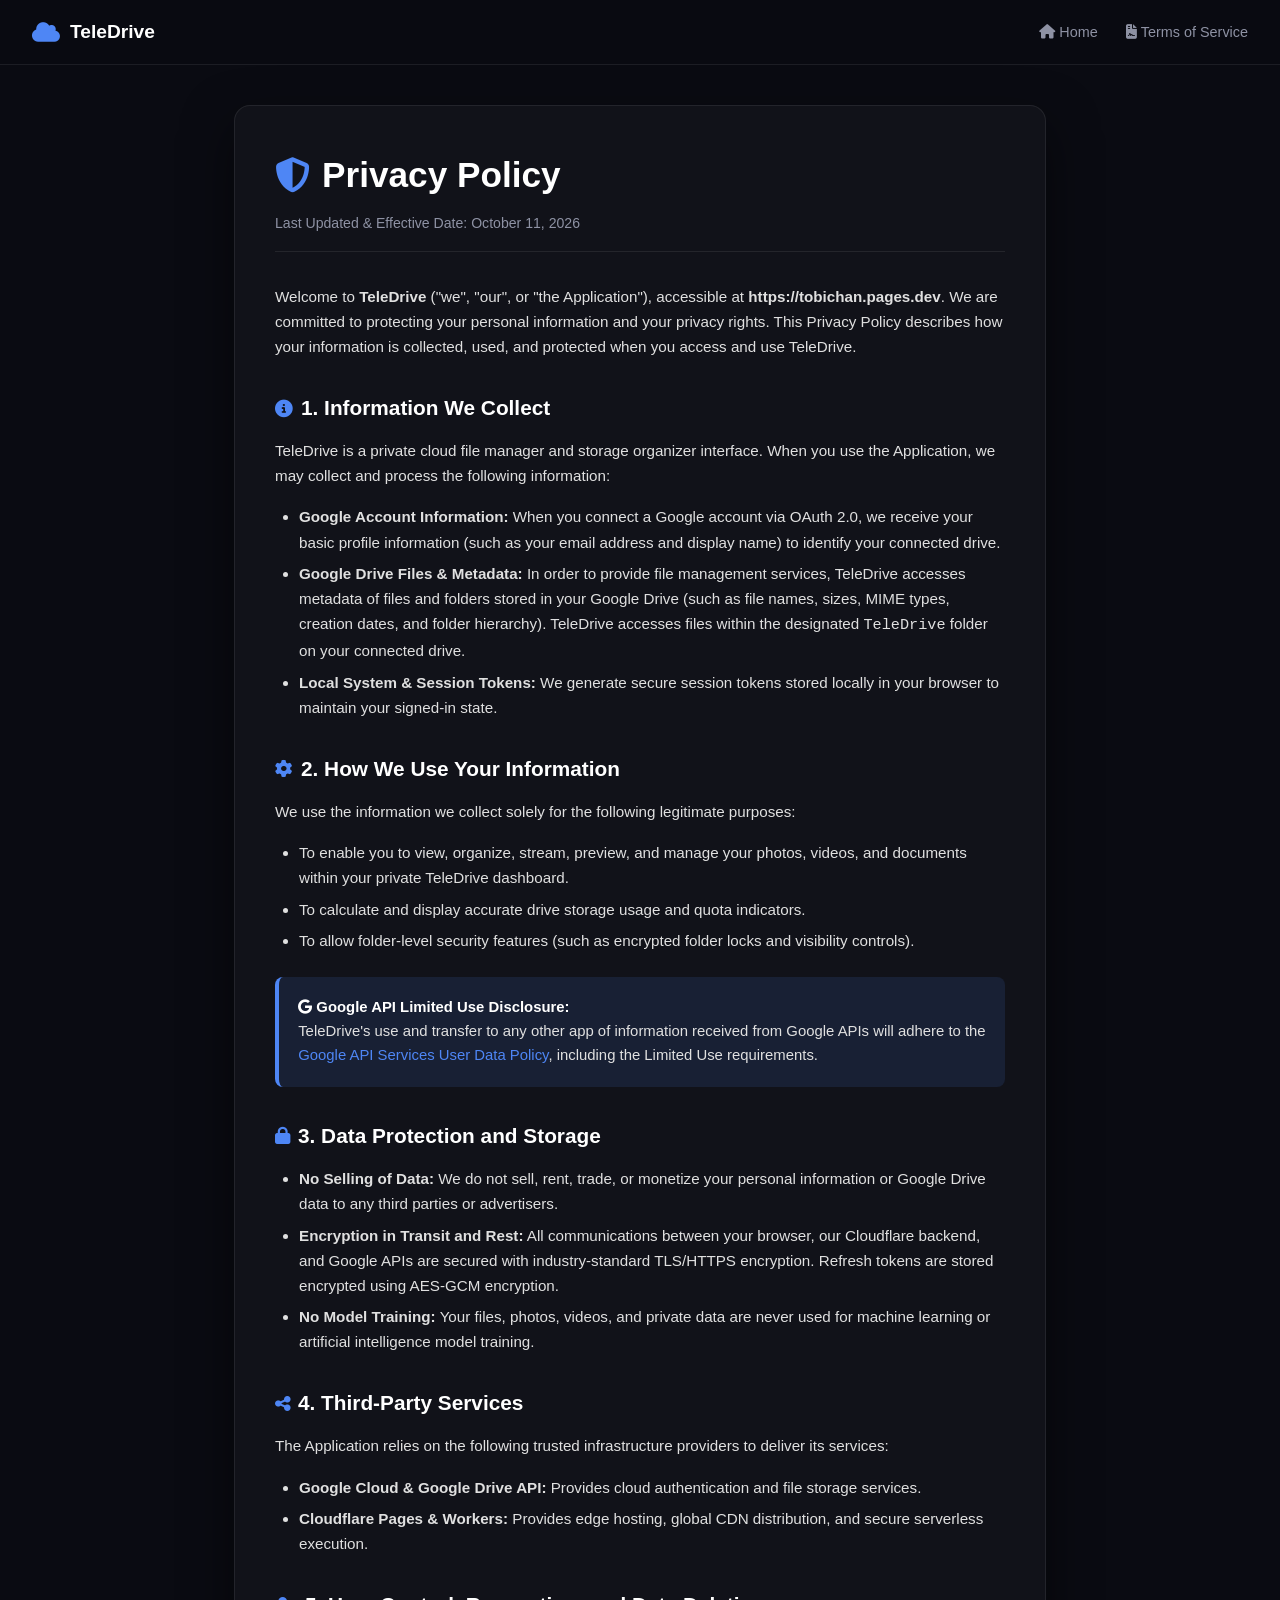
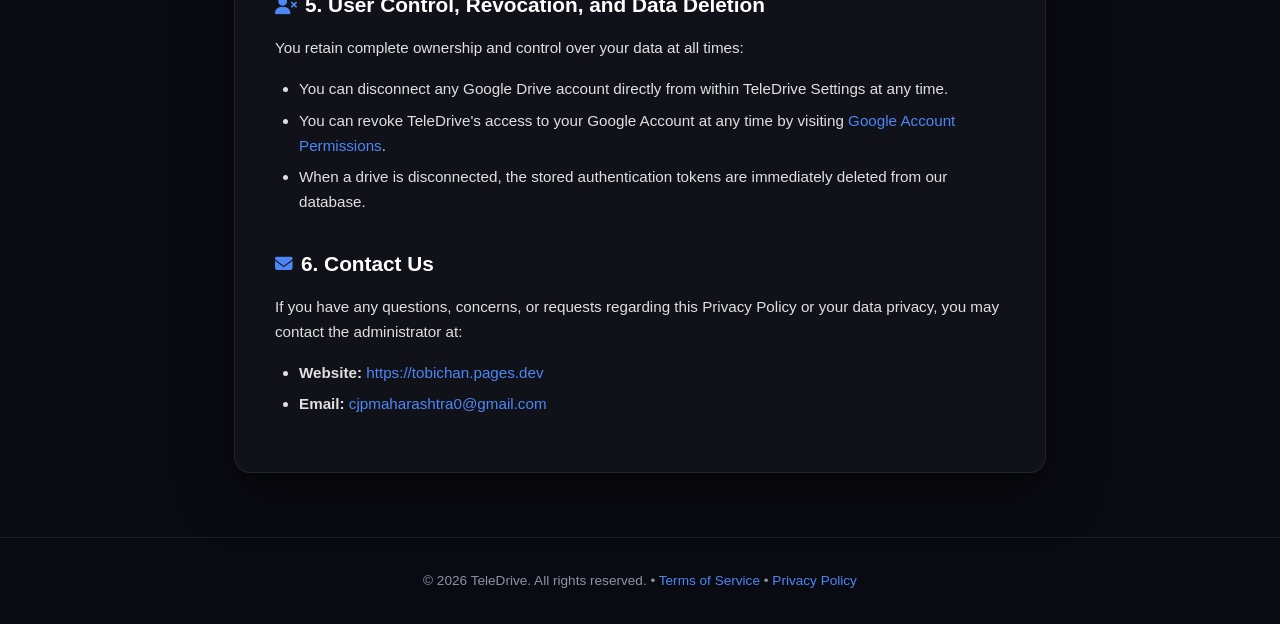
==== privacy/index.html @ 3f7a1ce8 "Add Privacy Policy & Terms of Service pages and fix Cloudflare subrequest limit in drive sync" ====
<!DOCTYPE html>
<html lang="en">
<head>
  <meta charset="UTF-8">
  <meta name="viewport" content="width=device-width, initial-scale=1.0">
  <title>Privacy Policy - TeleDrive</title>
  <link rel="icon" type="image/svg+xml" href="/favicon.svg?v=obito">
  <link rel="stylesheet" href="https://cdnjs.cloudflare.com/ajax/libs/font-awesome/6.5.0/css/all.min.css">
  <style>
    :root {
      --bg: #0a0b12;
      --card-bg: rgba(255, 255, 255, 0.03);
      --border: rgba(255, 255, 255, 0.08);
      --primary: #4e86f5;
      --text: #e0e0e0;
      --text-muted: #8e92a4;
      --accent-callout: rgba(78, 134, 245, 0.12);
    }
    * { box-sizing: border-box; margin: 0; padding: 0; }
    body {
      background: var(--bg);
      color: var(--text);
      font-family: -apple-system, BlinkMacSystemFont, "Segoe UI", Roboto, Helvetica, Arial, sans-serif;
      line-height: 1.65;
      padding: 0;
      min-height: 100vh;
    }
    header {
      background: rgba(10, 11, 18, 0.85);
      backdrop-filter: blur(12px);
      border-bottom: 1px solid var(--border);
      padding: 1rem 2rem;
      position: sticky;
      top: 0;
      z-index: 100;
      display: flex;
      justify-content: space-between;
      align-items: center;
    }
    .logo {
      display: flex;
      align-items: center;
      gap: 10px;
      color: #fff;
      text-decoration: none;
      font-weight: 700;
      font-size: 1.2rem;
    }
    .logo i { color: var(--primary); font-size: 1.4rem; }
    .nav-links a {
      color: var(--text-muted);
      text-decoration: none;
      margin-left: 1.5rem;
      font-size: 0.9rem;
      transition: color 0.2s;
    }
    .nav-links a:hover { color: #fff; }
    .container {
      max-width: 860px;
      margin: 2.5rem auto 4rem;
      padding: 0 1.5rem;
    }
    .doc-card {
      background: var(--card-bg);
      border: 1px solid var(--border);
      border-radius: 16px;
      padding: 2.5rem;
      box-shadow: 0 20px 50px rgba(0,0,0,0.5);
    }
    h1 {
      font-size: 2.2rem;
      color: #fff;
      margin-bottom: 0.5rem;
      display: flex;
      align-items: center;
      gap: 12px;
    }
    .effective-date {
      color: var(--text-muted);
      font-size: 0.88rem;
      margin-bottom: 2rem;
      border-bottom: 1px solid var(--border);
      padding-bottom: 1rem;
    }
    h2 {
      font-size: 1.3rem;
      color: #fff;
      margin: 2rem 0 0.8rem;
      display: flex;
      align-items: center;
      gap: 8px;
    }
    h2 i { color: var(--primary); font-size: 1.1rem; }
    p, ul {
      margin-bottom: 1rem;
      color: var(--text);
      font-size: 0.95rem;
    }
    ul { padding-left: 1.5rem; }
    li { margin-bottom: 0.4rem; }
    .callout {
      background: var(--accent-callout);
      border-left: 4px solid var(--primary);
      border-radius: 8px;
      padding: 1.2rem;
      margin: 1.5rem 0;
      font-size: 0.93rem;
      line-height: 1.6;
    }
    .callout strong { color: #fff; }
    a { color: var(--primary); text-decoration: none; }
    a:hover { text-decoration: underline; }
    footer {
      text-align: center;
      padding: 2rem;
      color: var(--text-muted);
      font-size: 0.85rem;
      border-top: 1px solid var(--border);
    }
  </style>
</head>
<body>

<header>
  <a href="/" class="logo">
    <i class="fas fa-cloud"></i>
    <span>TeleDrive</span>
  </a>
  <div class="nav-links">
    <a href="/"><i class="fas fa-house"></i> Home</a>
    <a href="/terms"><i class="fas fa-file-contract"></i> Terms of Service</a>
  </div>
</header>

<div class="container">
  <div class="doc-card">
    <h1><i class="fas fa-shield-halved" style="color:var(--primary)"></i> Privacy Policy</h1>
    <div class="effective-date">Last Updated & Effective Date: October 11, 2026</div>

    <p>Welcome to <strong>TeleDrive</strong> ("we", "our", or "the Application"), accessible at <strong>https://tobichan.pages.dev</strong>. We are committed to protecting your personal information and your privacy rights. This Privacy Policy describes how your information is collected, used, and protected when you access and use TeleDrive.</p>

    <h2><i class="fas fa-info-circle"></i> 1. Information We Collect</h2>
    <p>TeleDrive is a private cloud file manager and storage organizer interface. When you use the Application, we may collect and process the following information:</p>
    <ul>
      <li><strong>Google Account Information:</strong> When you connect a Google account via OAuth 2.0, we receive your basic profile information (such as your email address and display name) to identify your connected drive.</li>
      <li><strong>Google Drive Files & Metadata:</strong> In order to provide file management services, TeleDrive accesses metadata of files and folders stored in your Google Drive (such as file names, sizes, MIME types, creation dates, and folder hierarchy). TeleDrive accesses files within the designated <code>TeleDrive</code> folder on your connected drive.</li>
      <li><strong>Local System & Session Tokens:</strong> We generate secure session tokens stored locally in your browser to maintain your signed-in state.</li>
    </ul>

    <h2><i class="fas fa-gear"></i> 2. How We Use Your Information</h2>
    <p>We use the information we collect solely for the following legitimate purposes:</p>
    <ul>
      <li>To enable you to view, organize, stream, preview, and manage your photos, videos, and documents within your private TeleDrive dashboard.</li>
      <li>To calculate and display accurate drive storage usage and quota indicators.</li>
      <li>To allow folder-level security features (such as encrypted folder locks and visibility controls).</li>
    </ul>

    <div class="callout">
      <strong><i class="fab fa-google"></i> Google API Limited Use Disclosure:</strong><br>
      TeleDrive's use and transfer to any other app of information received from Google APIs will adhere to the <a href="https://developers.google.com/terms/api-services-user-data-policy" target="_blank" rel="noopener">Google API Services User Data Policy</a>, including the Limited Use requirements.
    </div>

    <h2><i class="fas fa-lock"></i> 3. Data Protection and Storage</h2>
    <ul>
      <li><strong>No Selling of Data:</strong> We do not sell, rent, trade, or monetize your personal information or Google Drive data to any third parties or advertisers.</li>
      <li><strong>Encryption in Transit and Rest:</strong> All communications between your browser, our Cloudflare backend, and Google APIs are secured with industry-standard TLS/HTTPS encryption. Refresh tokens are stored encrypted using AES-GCM encryption.</li>
      <li><strong>No Model Training:</strong> Your files, photos, videos, and private data are never used for machine learning or artificial intelligence model training.</li>
    </ul>

    <h2><i class="fas fa-share-nodes"></i> 4. Third-Party Services</h2>
    <p>The Application relies on the following trusted infrastructure providers to deliver its services:</p>
    <ul>
      <li><strong>Google Cloud & Google Drive API:</strong> Provides cloud authentication and file storage services.</li>
      <li><strong>Cloudflare Pages & Workers:</strong> Provides edge hosting, global CDN distribution, and secure serverless execution.</li>
    </ul>

    <h2><i class="fas fa-user-xmark"></i> 5. User Control, Revocation, and Data Deletion</h2>
    <p>You retain complete ownership and control over your data at all times:</p>
    <ul>
      <li>You can disconnect any Google Drive account directly from within TeleDrive Settings at any time.</li>
      <li>You can revoke TeleDrive's access to your Google Account at any time by visiting <a href="https://myaccount.google.com/permissions" target="_blank" rel="noopener">Google Account Permissions</a>.</li>
      <li>When a drive is disconnected, the stored authentication tokens are immediately deleted from our database.</li>
    </ul>

    <h2><i class="fas fa-envelope"></i> 6. Contact Us</h2>
    <p>If you have any questions, concerns, or requests regarding this Privacy Policy or your data privacy, you may contact the administrator at:</p>
    <ul>
      <li><strong>Website:</strong> <a href="https://tobichan.pages.dev">https://tobichan.pages.dev</a></li>
      <li><strong>Email:</strong> <a href="mailto:cjpmaharashtra0@gmail.com">cjpmaharashtra0@gmail.com</a></li>
    </ul>
  </div>
</div>

<footer>
  &copy; 2026 TeleDrive. All rights reserved. &bull; <a href="/terms">Terms of Service</a> &bull; <a href="/privacy">Privacy Policy</a>
</footer>

</body>
</html>
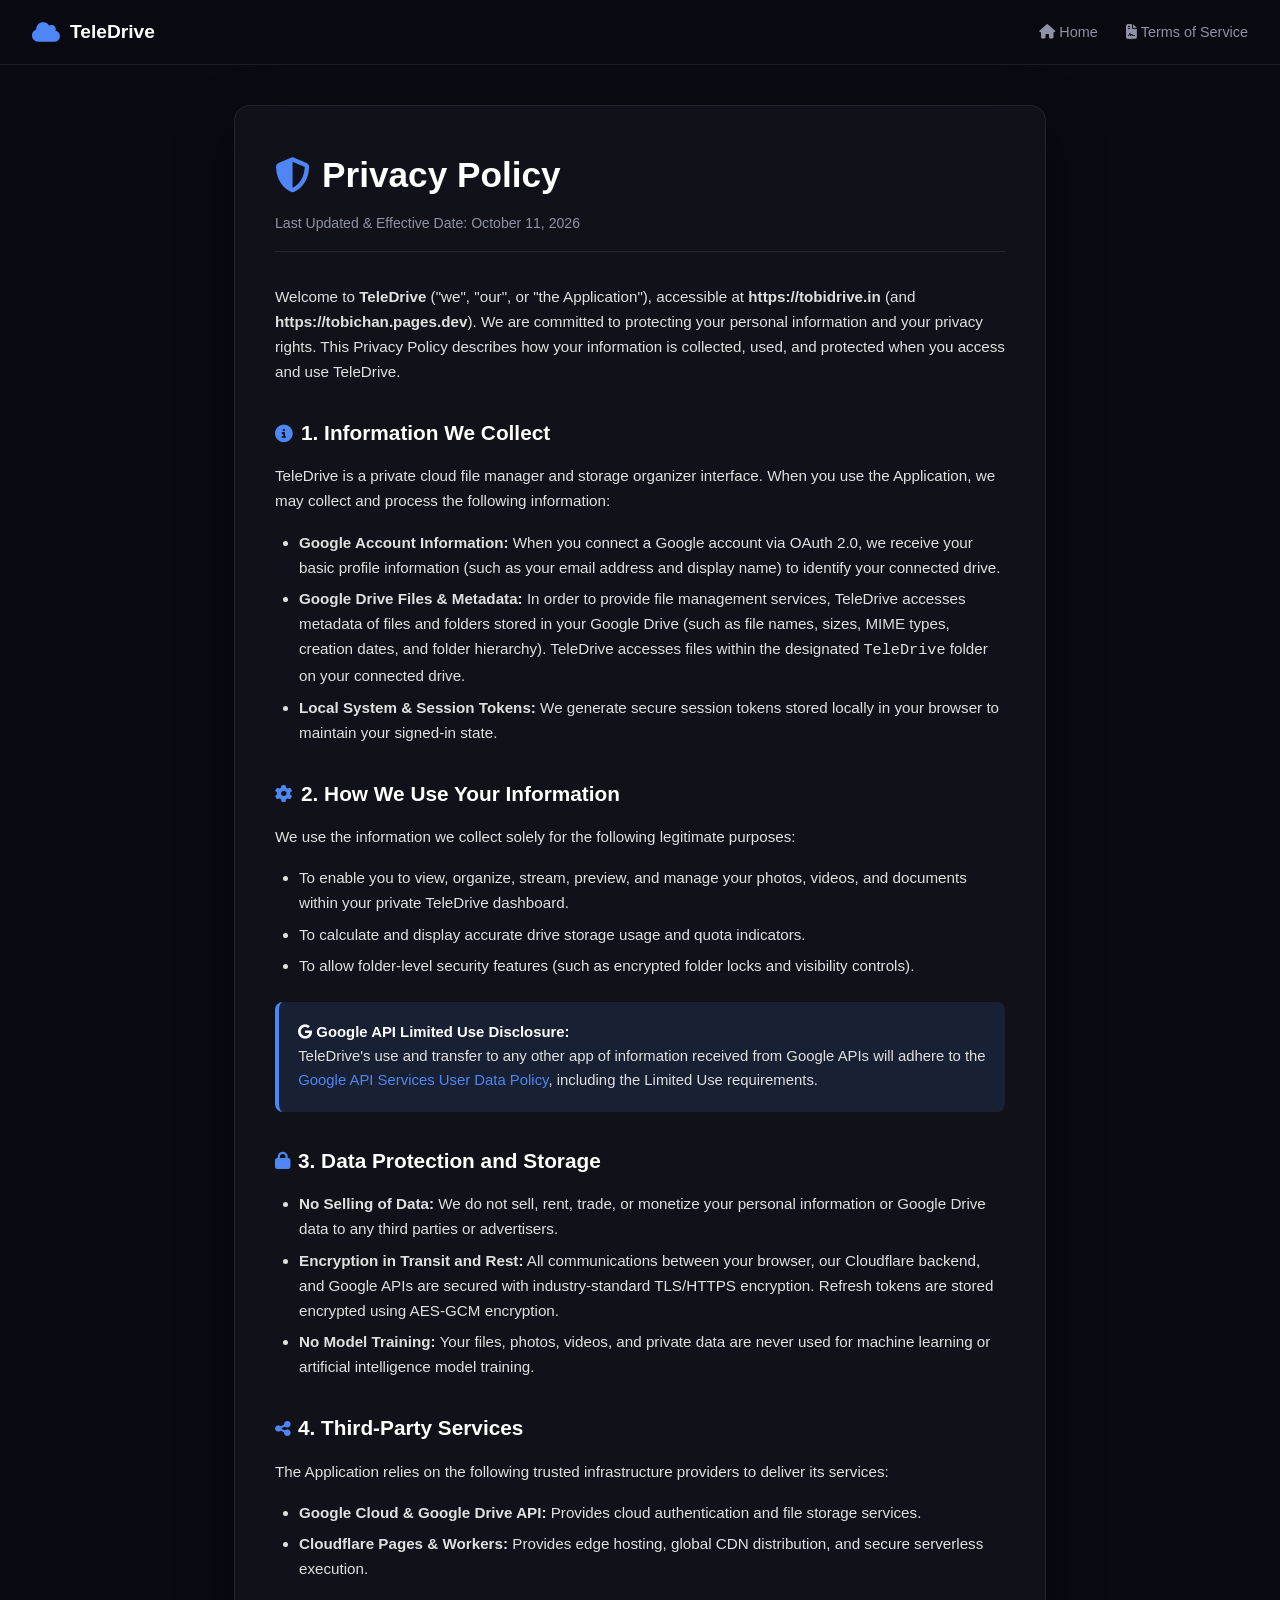
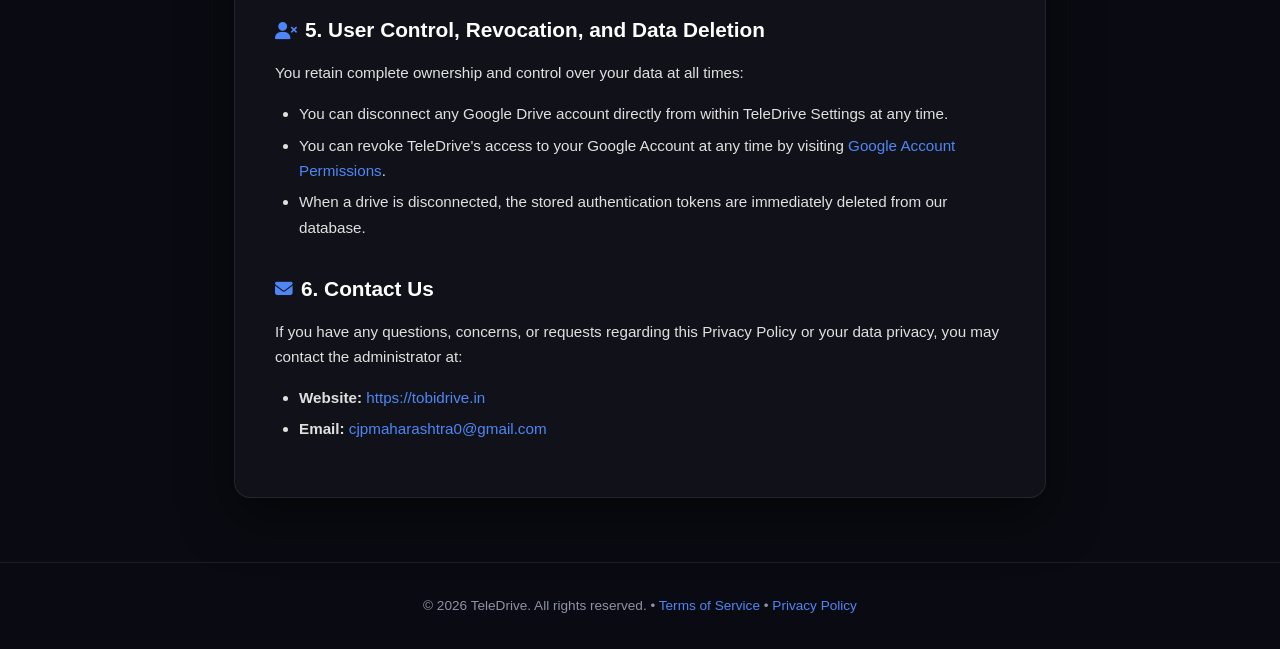
==== commit 8bc8b671: "docs: update domain references to tobidrive.in in privacy and terms" ====
--- a/privacy/index.html
+++ b/privacy/index.html
@@ -137,7 +137,7 @@
     <h1><i class="fas fa-shield-halved" style="color:var(--primary)"></i> Privacy Policy</h1>
     <div class="effective-date">Last Updated & Effective Date: October 11, 2026</div>
 
-    <p>Welcome to <strong>TeleDrive</strong> ("we", "our", or "the Application"), accessible at <strong>https://tobichan.pages.dev</strong>. We are committed to protecting your personal information and your privacy rights. This Privacy Policy describes how your information is collected, used, and protected when you access and use TeleDrive.</p>
+    <p>Welcome to <strong>TeleDrive</strong> ("we", "our", or "the Application"), accessible at <strong>https://tobidrive.in</strong> (and <strong>https://tobichan.pages.dev</strong>). We are committed to protecting your personal information and your privacy rights. This Privacy Policy describes how your information is collected, used, and protected when you access and use TeleDrive.</p>
 
     <h2><i class="fas fa-info-circle"></i> 1. Information We Collect</h2>
     <p>TeleDrive is a private cloud file manager and storage organizer interface. When you use the Application, we may collect and process the following information:</p>
@@ -185,7 +185,7 @@
     <h2><i class="fas fa-envelope"></i> 6. Contact Us</h2>
     <p>If you have any questions, concerns, or requests regarding this Privacy Policy or your data privacy, you may contact the administrator at:</p>
     <ul>
-      <li><strong>Website:</strong> <a href="https://tobichan.pages.dev">https://tobichan.pages.dev</a></li>
+      <li><strong>Website:</strong> <a href="https://tobidrive.in">https://tobidrive.in</a></li>
       <li><strong>Email:</strong> <a href="mailto:cjpmaharashtra0@gmail.com">cjpmaharashtra0@gmail.com</a></li>
     </ul>
   </div>
